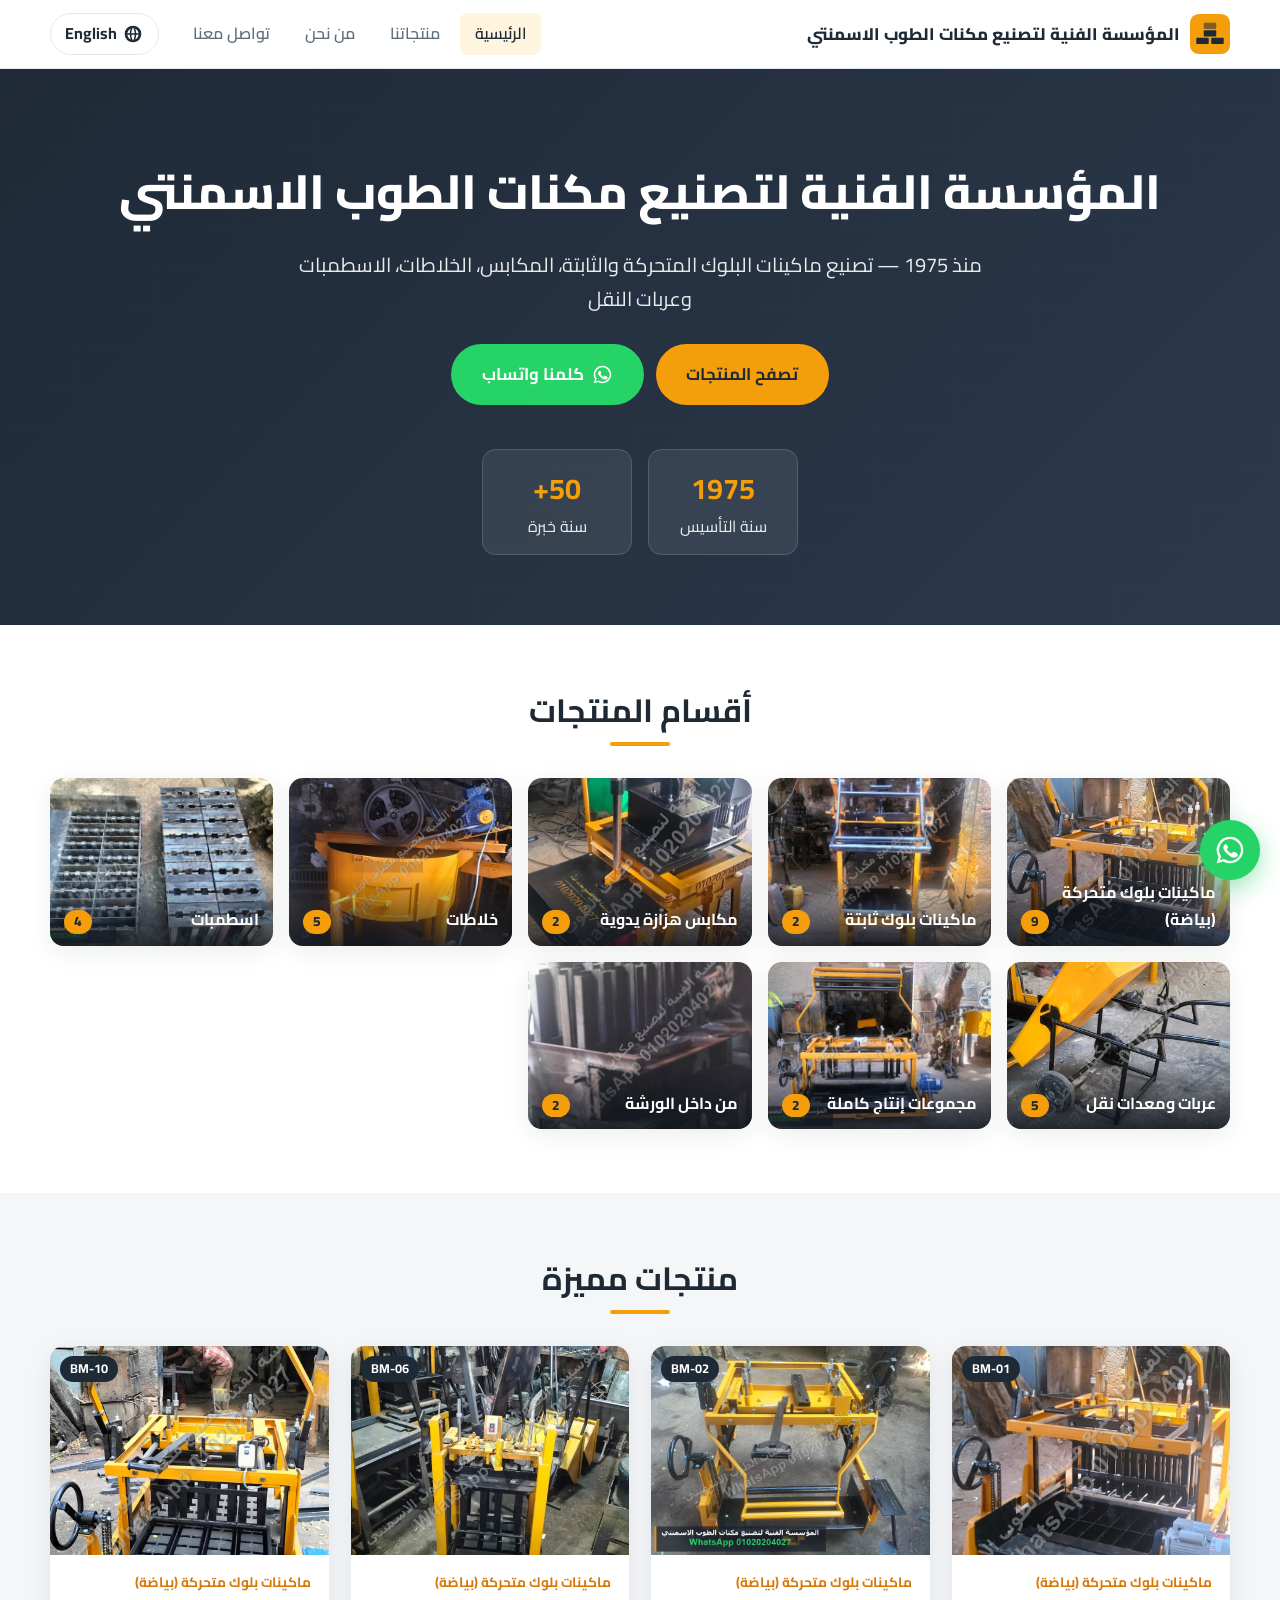
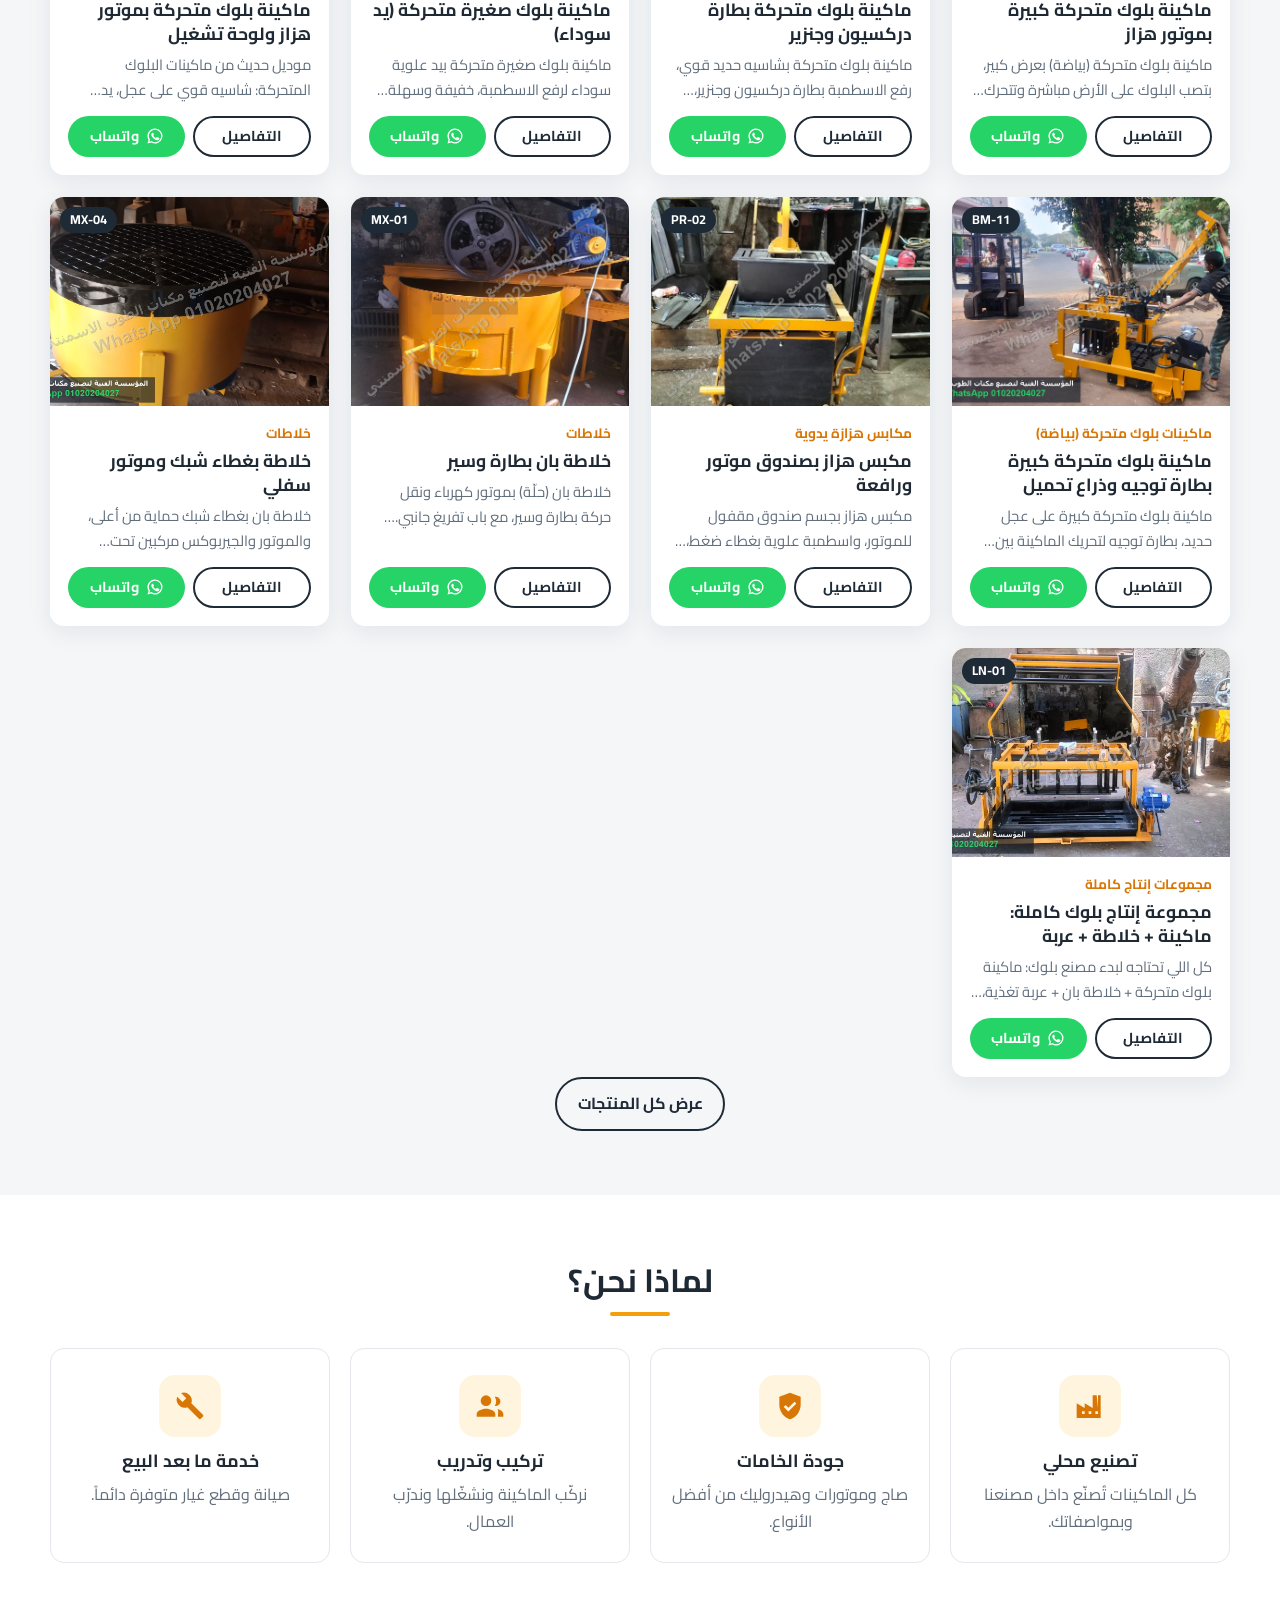
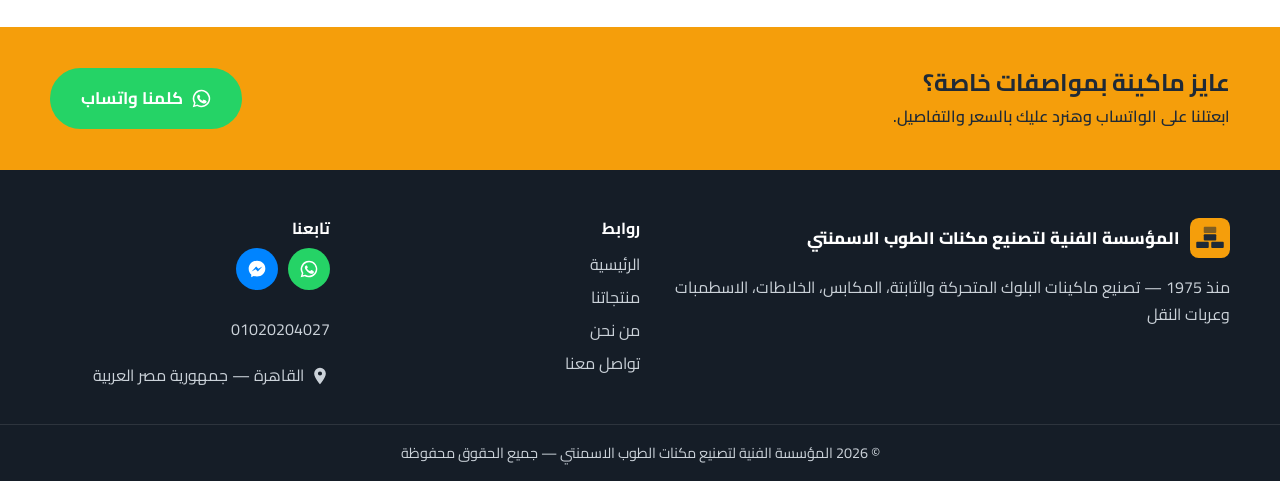
==== index.html @ 59c378bf "Hide Facebook link for now; keep Messenger Co-Authored-By: Claude Opus 5.5 <noreply@anthropic.com>" ====
<!DOCTYPE html>
<html lang="ar" dir="rtl">
<head>
  <meta charset="UTF-8">
  <meta name="viewport" content="width=device-width, initial-scale=1">
  <title>ماكينات الطوب والبلوك</title>
  <meta name="description" content="مصنع ماكينات البلوك والإنترلوك والخلاطات والاسطمبات — Block, interlock & paver machines factory">
  <meta property="og:type" content="website">
  <meta property="og:title" content="المؤسسة الفنية لتصنيع مكنات الطوب الاسمنتي">
  <meta property="og:image" content="https://aeforsites-spec.github.io/factory/images/products/BM-10/1.jpg">
  <meta name="theme-color" content="#1f2a37">
  <link rel="icon" href="images/logo.svg" type="image/svg+xml">
  <link rel="preconnect" href="https://fonts.googleapis.com">
  <link rel="preconnect" href="https://fonts.gstatic.com" crossorigin>
  <link href="https://fonts.googleapis.com/css2?family=Cairo:wght@400;600;700;800&display=swap" rel="stylesheet">
  <link rel="stylesheet" href="css/style.css?v=202611081749">
</head>
<body data-page="home">
  <header id="site-header"></header>
  <main id="main"></main>
  <footer id="site-footer"></footer>
  <noscript><p style="text-align:center;padding:2em">يرجى تفعيل JavaScript لعرض الموقع — Please enable JavaScript.</p></noscript>

  <script src="data/config.js?v=202611081749"></script>
  <script src="data/products.js?v=202611081749"></script>
  <script src="js/i18n.js?v=202611081749"></script>
  <script src="js/app.js?v=202611081749"></script>
</body>
</html>
---- css/style.css ----
/* ============ ألوان الموقع — Site colors (change here) ============ */
:root {
  --primary: #1f2a37;      /* كحلي غامق */
  --primary-2: #2d3b4e;
  --accent: #f59e0b;       /* برتقالي */
  --accent-dark: #d97706;
  --wa: #25d366;
  --wa-dark: #1da851;
  --ms: #0084ff;
  --fb: #1877f2;
  --bg: #ffffff;
  --bg-alt: #f4f6f8;
  --text: #1f2933;
  --muted: #616e7c;
  --border: #e4e7eb;
  --radius: 14px;
  --shadow: 0 6px 24px rgba(31, 42, 55, .08);
  --font: "Cairo", "Segoe UI", Tahoma, Arial, sans-serif;
}

*, *::before, *::after { box-sizing: border-box; }
html { scroll-behavior: smooth; }
body { margin: 0; font-family: var(--font); color: var(--text); background: var(--bg); line-height: 1.7; font-size: 16px; }
img { max-width: 100%; display: block; }
a { color: inherit; text-decoration: none; }
h1, h2, h3, h4 { line-height: 1.35; margin: 0 0 .5em; }
svg { width: 1.25em; height: 1.25em; flex-shrink: 0; }
[hidden] { display: none !important; }
.container { width: min(1180px, 100% - 32px); margin-inline: auto; }
.narrow { width: min(820px, 100% - 32px); }
.center { text-align: center; }
.ltr-num { direction: ltr; unicode-bidi: isolate; display: inline-block; }

/* ---------- buttons ---------- */
.btn { display: inline-flex; align-items: center; justify-content: center; gap: .5em; padding: .7em 1.3em; border-radius: 999px; border: 2px solid transparent; font: inherit; font-weight: 700; cursor: pointer; transition: .2s; white-space: nowrap; }
.btn-sm { padding: .45em 1em; font-size: .9rem; }
.btn-lg { padding: .85em 1.7em; font-size: 1.05rem; }
.btn-block { width: 100%; }
.btn-primary { background: var(--accent); color: var(--primary); }
.btn-primary:hover { background: var(--accent-dark); }
.btn-outline { background: transparent; border-color: var(--primary); color: var(--primary); }
.btn-outline:hover { background: var(--primary); color: #fff; }
.btn-wa { background: var(--wa); color: #fff; }
.btn-wa:hover { background: var(--wa-dark); }
.btn-ms { background: var(--ms); color: #fff; }
.btn-ms:hover { filter: brightness(.92); }

/* ---------- header ---------- */
#site-header { position: sticky; top: 0; z-index: 50; background: rgba(255,255,255,.96); backdrop-filter: blur(8px); border-bottom: 1px solid var(--border); }
.header-inner { display: flex; align-items: center; gap: 20px; min-height: 68px; }
.brand { display: flex; align-items: center; gap: 10px; font-weight: 800; font-size: 1.05rem; color: var(--primary); }
.brand img { width: 40px; height: 40px; }
.main-nav { display: flex; gap: 6px; margin-inline-start: auto; }
.main-nav a { padding: .45em .9em; border-radius: 8px; font-weight: 600; color: var(--muted); }
.main-nav a:hover { color: var(--primary); background: var(--bg-alt); }
.main-nav a.active { color: var(--primary); background: #fff4dd; }
.header-tools { display: flex; align-items: center; gap: 8px; }
.lang-btn, .menu-btn { display: inline-flex; align-items: center; gap: 6px; border: 1px solid var(--border); background: #fff; border-radius: 999px; padding: .4em .9em; font: inherit; font-weight: 700; cursor: pointer; color: var(--primary); }
.lang-btn:hover { border-color: var(--primary); }
.menu-btn { display: none; padding: .45em; border-radius: 10px; }

/* ---------- hero ---------- */
.hero { color: #fff; padding: 90px 0 70px; text-align: center;
  background:
    linear-gradient(135deg, rgba(31,42,55,.94), rgba(45,59,78,.88)),
    repeating-linear-gradient(0deg, transparent 0 38px, rgba(255,255,255,.04) 38px 40px),
    repeating-linear-gradient(90deg, transparent 0 78px, rgba(255,255,255,.04) 78px 80px),
    var(--primary); }
.hero h1 { font-size: clamp(1.8rem, 4.5vw, 3rem); font-weight: 800; }
.hero-sub { font-size: clamp(1rem, 2vw, 1.25rem); opacity: .9; max-width: 720px; margin: 0 auto 28px; }
.hero-ctas { display: flex; gap: 12px; justify-content: center; flex-wrap: wrap; }
.stats { display: flex; justify-content: center; gap: 16px; flex-wrap: wrap; margin-top: 44px; }
.stat { min-width: 150px; padding: 14px 20px; border-radius: var(--radius); background: rgba(255,255,255,.08); border: 1px solid rgba(255,255,255,.14); }
.stat strong { display: block; font-size: 1.8rem; color: var(--accent); direction: ltr; }
.stat span { opacity: .9; }
.about-text .stats .stat { background: var(--bg-alt); border-color: var(--border); }

/* ---------- sections ---------- */
.section { padding: 64px 0; }
.section-alt { background: var(--bg-alt); }
.section-title { text-align: center; font-size: clamp(1.4rem, 3vw, 2rem); margin-bottom: 32px; position: relative; padding-bottom: 14px; }
.section-title::after { content: ""; position: absolute; bottom: 0; left: 50%; transform: translateX(-50%); width: 60px; height: 4px; border-radius: 4px; background: var(--accent); }
.page-head { background: var(--primary); color: #fff; padding: 44px 0; }
.page-head h1 { margin: 0; font-size: clamp(1.5rem, 3.5vw, 2.3rem); }
.lead { font-size: 1.1rem; color: var(--muted); margin: 0 0 32px; }

/* ---------- categories ---------- */
.cat-grid { display: grid; grid-template-columns: repeat(auto-fill, minmax(200px, 1fr)); gap: 16px; }
.cat-card { position: relative; border-radius: var(--radius); overflow: hidden; aspect-ratio: 4/3; box-shadow: var(--shadow); }
.cat-card img { width: 100%; height: 100%; object-fit: cover; transition: transform .4s; }
.cat-card:hover img { transform: scale(1.06); }
.cat-label { position: absolute; inset: auto 0 0 0; padding: 30px 14px 12px; color: #fff; display: flex; justify-content: space-between; align-items: end; background: linear-gradient(transparent, rgba(15,20,28,.85)); }
.cat-label span { background: var(--accent); color: var(--primary); font-weight: 800; border-radius: 999px; min-width: 28px; text-align: center; padding: 0 8px; font-size: .85rem; }

/* ---------- product cards ---------- */
.grid { display: grid; grid-template-columns: repeat(auto-fill, minmax(270px, 1fr)); gap: 22px; }
.card { background: #fff; border-radius: var(--radius); overflow: hidden; box-shadow: var(--shadow); display: flex; flex-direction: column; transition: transform .2s, box-shadow .2s; }
.card:hover { transform: translateY(-4px); box-shadow: 0 12px 32px rgba(31,42,55,.14); }
.card-img { position: relative; aspect-ratio: 4/3; background: var(--bg-alt); overflow: hidden; }
.card-img img { width: 100%; height: 100%; object-fit: cover; }
.code-badge { position: absolute; top: 10px; inset-inline-start: 10px; background: var(--primary); color: #fff; font-size: .8rem; font-weight: 700; padding: 2px 10px; border-radius: 999px; direction: ltr; }
.code-badge.big { font-size: .9rem; padding: 4px 12px; background: rgba(31,42,55,.88); direction: inherit; }
.code-badge bdi { direction: ltr; }
.card-body { padding: 16px 18px 18px; display: flex; flex-direction: column; flex: 1; }
.card-cat { color: var(--accent-dark); font-weight: 700; font-size: .85rem; }
.card h3 { font-size: 1.1rem; margin: 4px 0 6px; }
.card h3 a:hover { color: var(--accent-dark); }
.card-desc { color: var(--muted); font-size: .92rem; margin: 0 0 14px; display: -webkit-box; -webkit-line-clamp: 2; -webkit-box-orient: vertical; overflow: hidden; }
.card-actions { margin-top: auto; display: flex; gap: 8px; }
.card-actions .btn { flex: 1; }

/* ---------- products toolbar ---------- */
.toolbar { margin-bottom: 16px; }
.toolbar input { width: 100%; padding: .85em 1.2em; font: inherit; border: 2px solid var(--border); border-radius: 999px; outline: none; }
.toolbar input:focus { border-color: var(--accent); }
.chips { display: flex; flex-wrap: wrap; gap: 8px; margin-bottom: 28px; }
.chip { font: inherit; font-weight: 600; border: 1px solid var(--border); background: #fff; padding: .35em 1em; border-radius: 999px; cursor: pointer; color: var(--muted); }
.chip:hover { border-color: var(--primary); color: var(--primary); }
.chip.active { background: var(--primary); color: #fff; border-color: var(--primary); }
.empty { text-align: center; color: var(--muted); padding: 40px 0; }

/* ---------- product page ---------- */
.product-section { padding-top: 28px; }
.back-link { display: inline-flex; align-items: center; gap: 4px; margin-bottom: 18px; color: var(--muted); font-weight: 600; }
.back-link svg { transform: scaleX(-1); }            /* LTR: points left */
[dir="rtl"] .back-link svg { transform: none; }      /* RTL: points right */
.back-link:hover { color: var(--primary); }
.product-layout { display: grid; grid-template-columns: minmax(0, 1.15fr) minmax(0, 1fr); gap: 40px; align-items: start; }
.gallery, .product-info { min-width: 0; }
.gallery-main { position: relative; border-radius: var(--radius); overflow: hidden; background: var(--bg-alt); aspect-ratio: 4/3; box-shadow: var(--shadow); }
.gallery-main img { width: 100%; height: 100%; object-fit: contain; cursor: zoom-in; }
.g-nav { position: absolute; top: 50%; transform: translateY(-50%); width: 44px; height: 44px; border-radius: 50%; border: none; background: rgba(255,255,255,.92); color: var(--primary); cursor: pointer; display: grid; place-items: center; box-shadow: var(--shadow); }
.g-nav:hover { background: #fff; }
.g-prev { inset-inline-start: 12px; }
.g-next { inset-inline-end: 12px; }
/* chevron points "forward": right in LTR, left in RTL */
.g-prev svg { transform: scaleX(-1); }
[dir="rtl"] .g-next svg { transform: scaleX(-1); }
[dir="rtl"] .g-prev svg { transform: none; }
.g-count { position: absolute; bottom: 10px; inset-inline-end: 12px; background: rgba(0,0,0,.55); color: #fff; font-size: .8rem; padding: 2px 10px; border-radius: 999px; direction: ltr; }
.thumbs { display: flex; gap: 10px; margin-top: 12px; overflow-x: auto; padding-bottom: 4px; }
.thumbs button { flex: 0 0 84px; height: 64px; padding: 0; border: 3px solid transparent; border-radius: 10px; overflow: hidden; cursor: pointer; background: var(--bg-alt); }
.thumbs button img { width: 100%; height: 100%; object-fit: cover; }
.thumbs button.active { border-color: var(--accent); }
.product-info h1 { font-size: clamp(1.4rem, 3vw, 2rem); margin: 4px 0 6px; }
.code-line { color: var(--muted); margin-bottom: 14px; }
.code-line strong { color: var(--primary); direction: ltr; unicode-bidi: isolate; }
.product-desc { font-size: 1.05rem; margin: 0 0 22px; white-space: pre-line; }
.product-actions { display: grid; gap: 10px; margin-bottom: 28px; }
.row-btns { display: grid; grid-template-columns: 1fr 1fr; gap: 10px; }
.row-btns.single { grid-template-columns: 1fr; }
.product-info h2 { font-size: 1.2rem; }
.specs { width: 100%; border-collapse: collapse; border-radius: var(--radius); overflow: hidden; border: 1px solid var(--border); }
.specs th, .specs td { padding: 10px 14px; text-align: start; border-bottom: 1px solid var(--border); }
.specs th { background: var(--bg-alt); width: 40%; font-weight: 700; }
.specs tr:last-child th, .specs tr:last-child td { border-bottom: none; }

/* ---------- lightbox ---------- */
.lightbox { position: fixed; inset: 0; z-index: 100; background: rgba(10,14,20,.94); display: grid; place-items: center; padding: 20px; }
.lightbox img { max-width: 100%; max-height: 90vh; object-fit: contain; }
.lb-close { position: absolute; top: 14px; inset-inline-end: 14px; width: 46px; height: 46px; border: none; border-radius: 50%; background: rgba(255,255,255,.15); color: #fff; cursor: pointer; display: grid; place-items: center; }
.lb-close svg { width: 26px; height: 26px; }

/* ---------- why ---------- */
.why-grid { display: grid; grid-template-columns: repeat(auto-fit, minmax(220px, 1fr)); gap: 20px; }
.why-item { text-align: center; padding: 26px 20px; border-radius: var(--radius); border: 1px solid var(--border); background: #fff; }
.why-icon { width: 62px; height: 62px; margin: 0 auto 12px; border-radius: 16px; background: #fff4dd; color: var(--accent-dark); display: grid; place-items: center; }
.why-icon svg { width: 32px; height: 32px; }
.why-item h3 { font-size: 1.1rem; }
.why-item p { color: var(--muted); margin: 0; }

/* ---------- CTA band ---------- */
.cta-band { background: var(--accent); color: var(--primary); padding: 40px 0; }
.cta-inner { display: flex; align-items: center; justify-content: space-between; gap: 20px; flex-wrap: wrap; }
.cta-band h2 { margin: 0 0 4px; font-size: 1.5rem; }
.cta-band p { margin: 0; font-weight: 600; }

/* ---------- about ---------- */
.about-text p { font-size: 1.1rem; margin: 0 0 1em; }
.about-text .stats { justify-content: flex-start; margin-top: 28px; }

/* ---------- contact ---------- */
.contact-grid { display: grid; grid-template-columns: repeat(auto-fill, minmax(260px, 1fr)); gap: 18px; }
.contact-card { display: flex; gap: 16px; align-items: center; padding: 22px; border-radius: var(--radius); border: 1px solid var(--border); background: #fff; box-shadow: var(--shadow); transition: .2s; }
a.contact-card:hover { transform: translateY(-3px); border-color: var(--accent); }
.contact-card h3 { margin: 0; font-size: 1.1rem; }
.contact-card p { margin: 0; color: var(--muted); }
.c-extra { color: var(--accent-dark) !important; font-weight: 700; font-size: .9rem; }
.c-icon { width: 54px; height: 54px; border-radius: 50%; display: grid; place-items: center; background: var(--bg-alt); color: var(--primary); flex-shrink: 0; }
.c-icon svg { width: 28px; height: 28px; }
.c-wa .c-icon { background: var(--wa); color: #fff; }
.c-ms .c-icon { background: var(--ms); color: #fff; }
.c-fb .c-icon { background: var(--fb); color: #fff; }

/* ---------- footer ---------- */
#site-footer { background: #151d27; color: #cbd2d9; }
.footer-grid { display: grid; grid-template-columns: 2fr 1fr 1fr; gap: 30px; padding: 48px 0 30px; }
.footer-grid h4 { color: #fff; }
.footer-grid > div > a { display: block; padding: 3px 0; }
.footer-grid a:hover { color: var(--accent); }
.brand-footer { color: #fff; margin-bottom: 10px; }
.social { display: flex; gap: 10px; margin-bottom: 10px; }
.social a { width: 42px; height: 42px; border-radius: 50%; display: grid; place-items: center; color: #fff; }
.social a:hover { color: #fff !important; filter: brightness(1.1); }
.s-wa { background: var(--wa); } .s-ms { background: var(--ms); } .s-fb { background: var(--fb); }
.footer-bottom { text-align: center; border-top: 1px solid rgba(255,255,255,.1); padding: 16px; font-size: .9rem; }

/* ---------- floating WhatsApp + toast ---------- */
#wa-float { position: fixed; bottom: 20px; inset-inline-start: 20px; z-index: 60; width: 60px; height: 60px; border-radius: 50%; background: var(--wa); color: #fff; display: grid; place-items: center; box-shadow: 0 8px 24px rgba(37,211,102,.45); transition: transform .2s; }
#wa-float:hover { transform: scale(1.08); }
#wa-float svg { width: 32px; height: 32px; }
#toast { position: fixed; bottom: 96px; left: 50%; transform: translate(-50%, 20px); z-index: 120; background: var(--primary); color: #fff; padding: 12px 20px; border-radius: 12px; max-width: calc(100% - 32px); opacity: 0; pointer-events: none; transition: .3s; text-align: center; }
#toast.show { opacity: 1; transform: translate(-50%, 0); }

/* ---------- mobile ---------- */
@media (max-width: 860px) {
  .menu-btn { display: inline-flex; }
  .main-nav { display: none; position: absolute; top: 100%; inset-inline: 0; flex-direction: column; background: #fff; border-bottom: 1px solid var(--border); padding: 8px 16px 16px; margin: 0; }
  .main-nav.open { display: flex; }
  .main-nav a { padding: .75em 1em; }
  .header-tools { margin-inline-start: auto; }
  .product-layout { grid-template-columns: minmax(0, 1fr); gap: 24px; }
  .footer-grid { grid-template-columns: 1fr; }
  .cta-inner { text-align: center; justify-content: center; }
}
@media (max-width: 520px) {
  .brand span { font-size: .9rem; max-width: 170px; line-height: 1.3; }
  .lang-btn { padding: .35em .7em; font-size: .9rem; }
  .hero { padding: 60px 0 50px; }
  .section { padding: 44px 0; }
  .grid { grid-template-columns: 1fr; }
  .cat-grid { grid-template-columns: 1fr 1fr; gap: 10px; }
  .row-btns { grid-template-columns: 1fr; }
  .btn-lg { width: 100%; }
}

/* ---------- photo protection + contact-from-product ---------- */
img { -webkit-user-drag: none; user-select: none; -webkit-user-select: none; -webkit-touch-callout: none; }
.from-product { display: flex; align-items: center; gap: 14px; max-width: 560px; margin: 0 auto 26px; padding: 12px; border: 2px solid var(--wa); border-radius: var(--radius); background: #f0fdf4; }
.from-product img { width: 96px; height: 72px; object-fit: cover; border-radius: 10px; flex-shrink: 0; }
.from-product small { display: block; color: var(--muted); }
.from-product strong { display: block; color: var(--primary); }
.from-product span { color: var(--muted); font-size: .85rem; }
/* ---------- map ---------- */
.map-frame { border-radius: var(--radius); overflow: hidden; box-shadow: var(--shadow); aspect-ratio: 16 / 9; background: var(--border); }
.map-frame iframe { width: 100%; height: 100%; border: 0; display: block; }
.map-actions { display: flex; gap: 10px; justify-content: center; flex-wrap: wrap; margin-top: 18px; }
.footer-map { display: inline-flex !important; align-items: center; gap: 6px; }
@media (max-width: 520px) { .map-frame { aspect-ratio: 4 / 5; } }
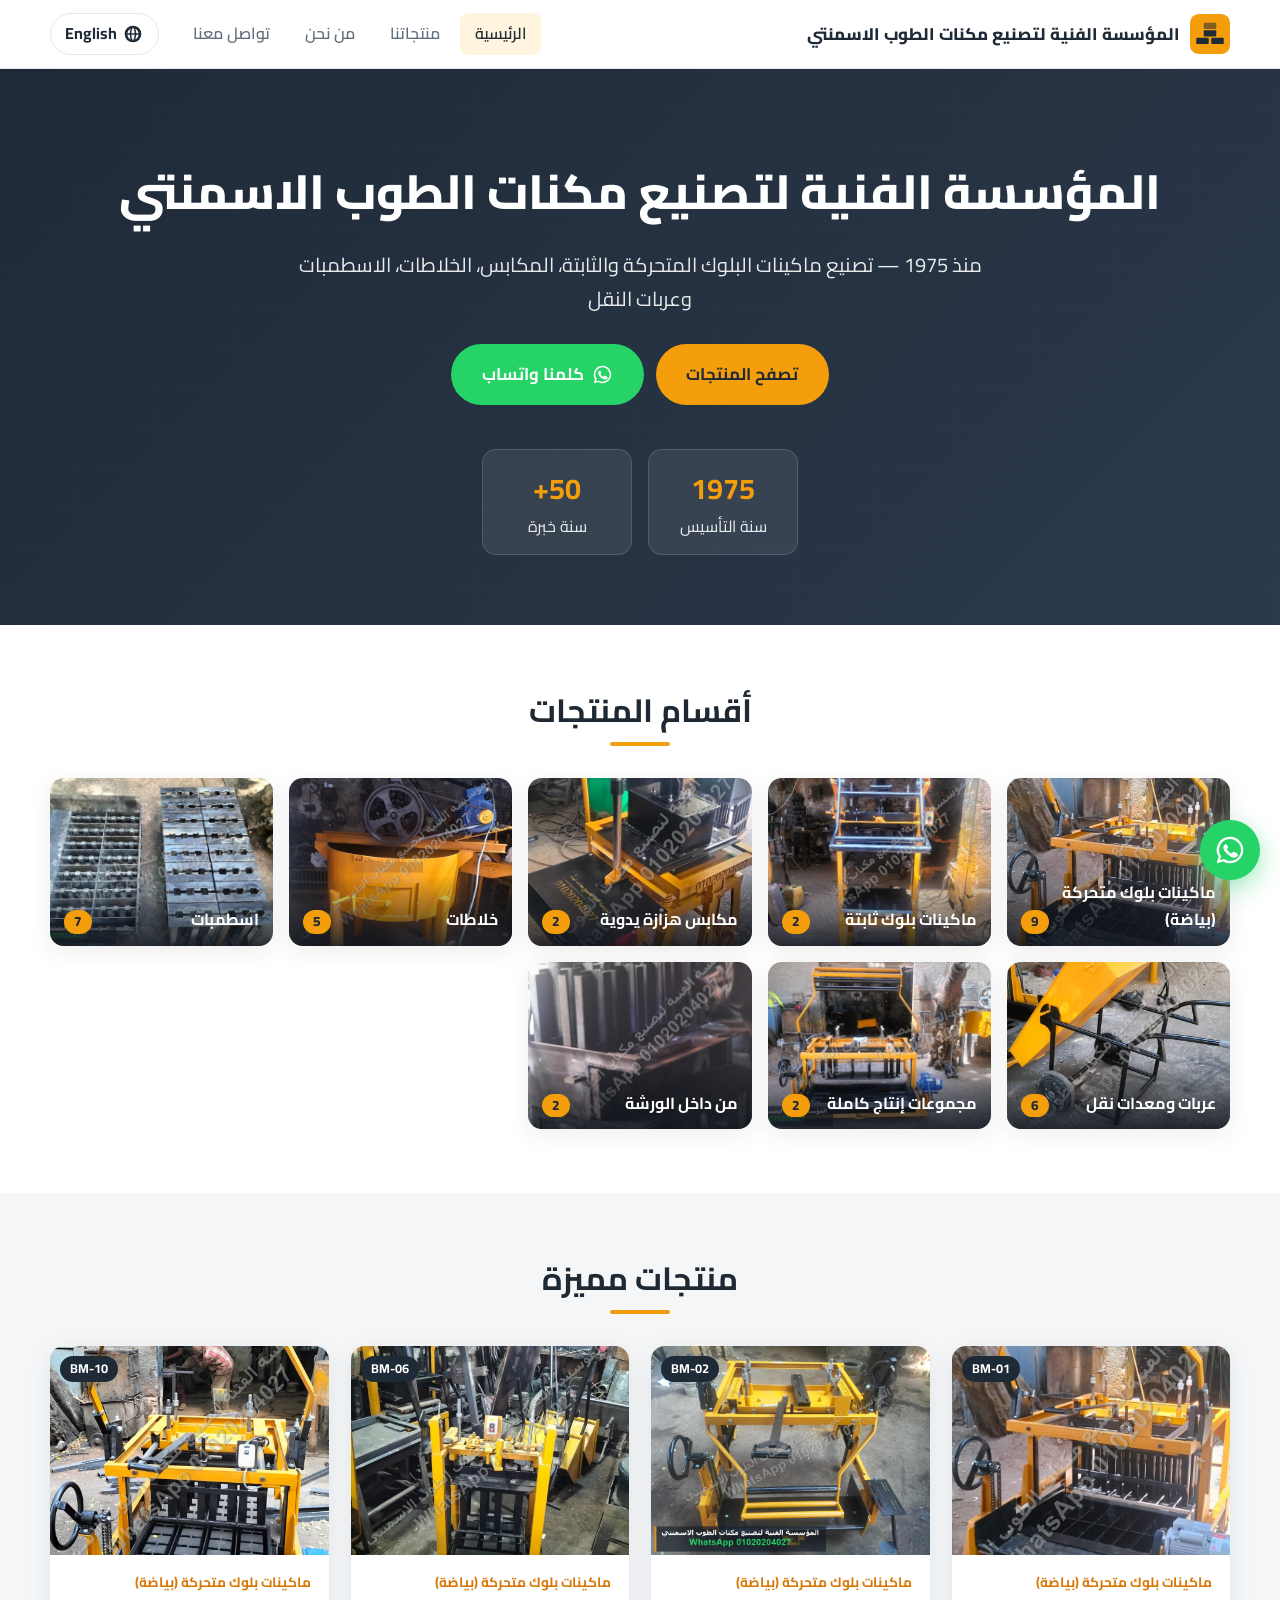
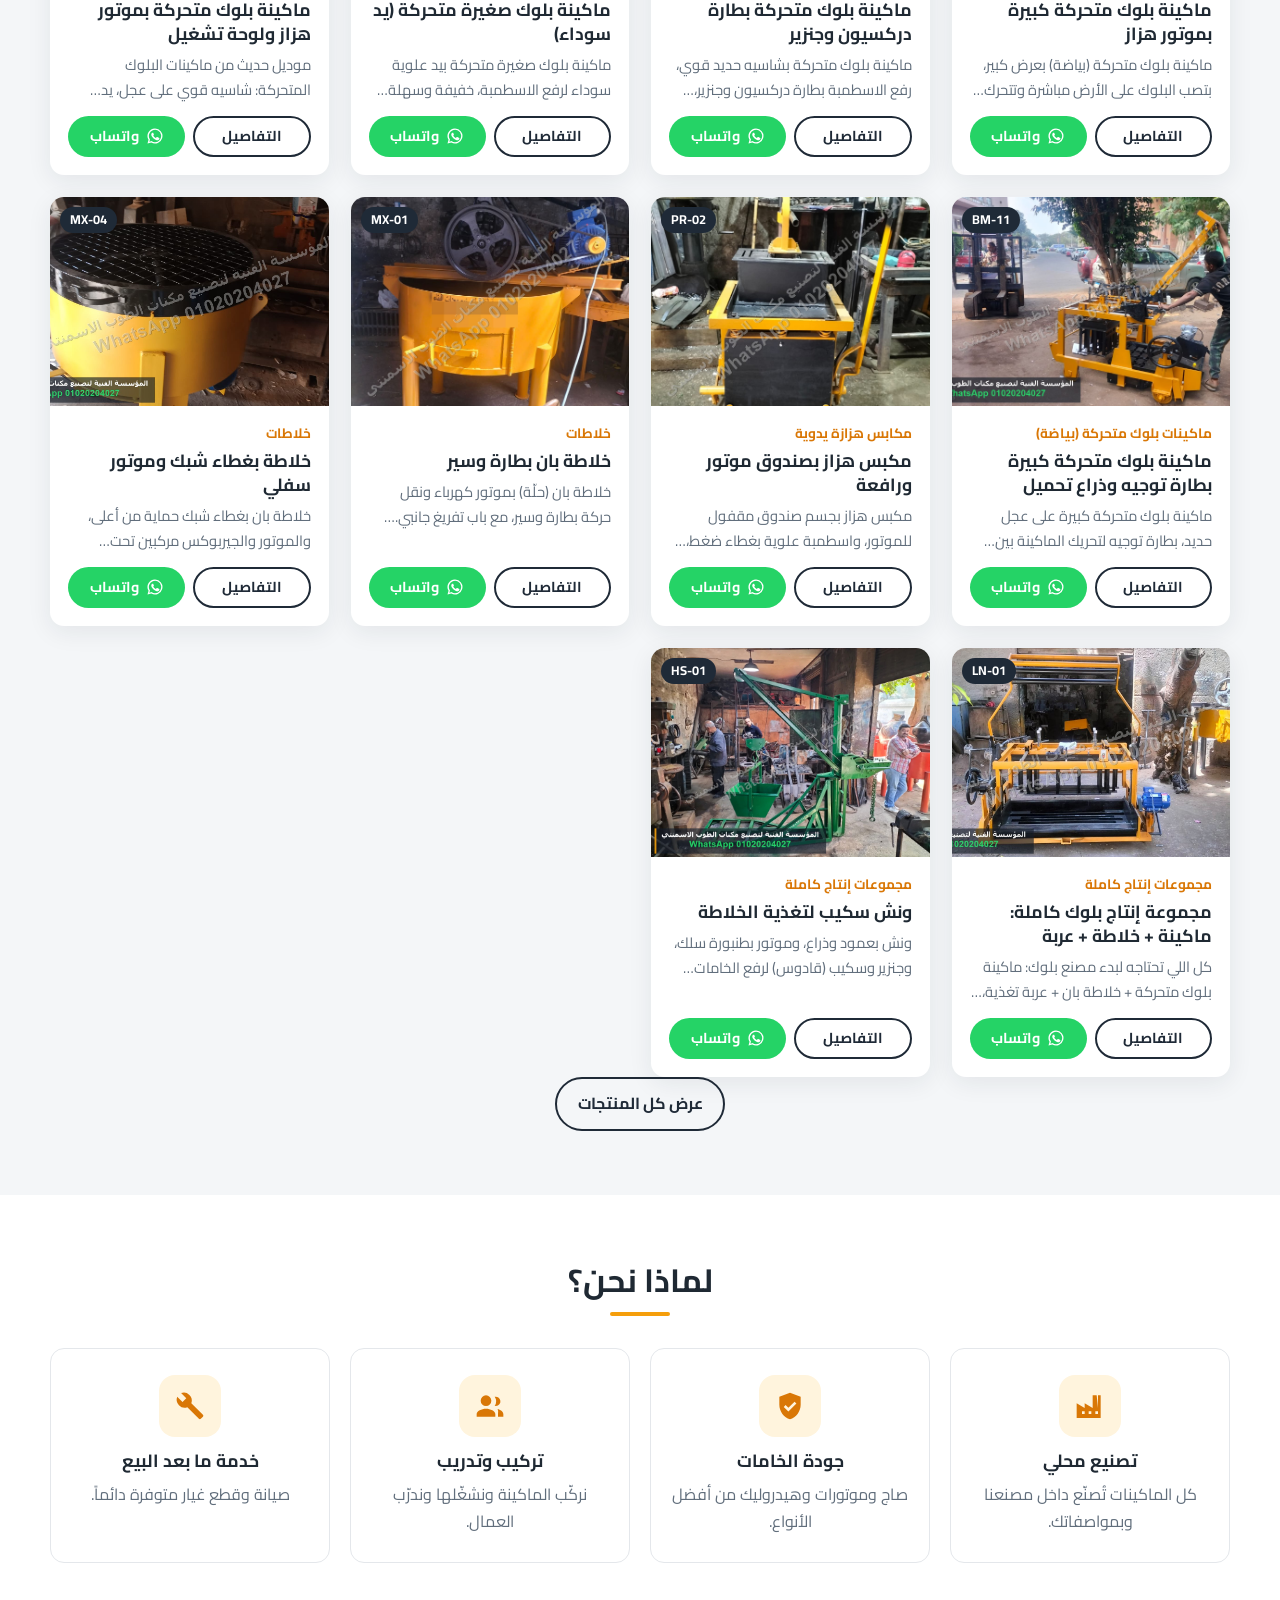
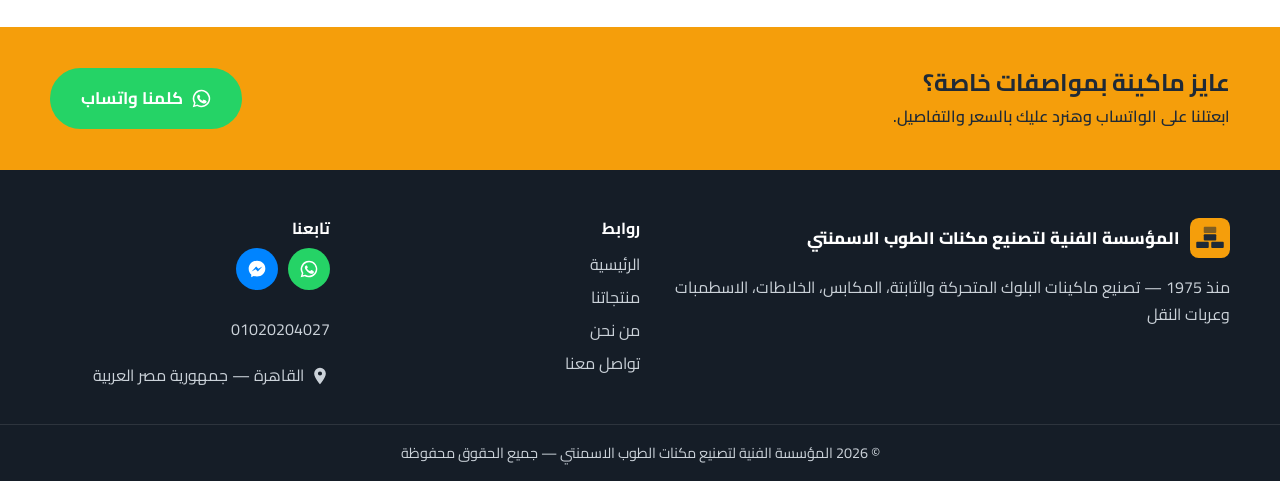
==== commit 1dd1803c: "Add Nov 13 photos: hoists, molds (MD-05..07), hand cart (CT-06), workshop Co-Authored-By: Claude Opu" ====
--- a/index.html
+++ b/index.html
@@ -13,7 +13,7 @@
   <link rel="preconnect" href="https://fonts.googleapis.com">
   <link rel="preconnect" href="https://fonts.gstatic.com" crossorigin>
   <link href="https://fonts.googleapis.com/css2?family=Cairo:wght@400;600;700;800&display=swap" rel="stylesheet">
-  <link rel="stylesheet" href="css/style.css?v=202611081749">
+  <link rel="stylesheet" href="css/style.css?v=202611132035">
 </head>
 <body data-page="home">
   <header id="site-header"></header>
@@ -21,9 +21,9 @@
   <footer id="site-footer"></footer>
   <noscript><p style="text-align:center;padding:2em">يرجى تفعيل JavaScript لعرض الموقع — Please enable JavaScript.</p></noscript>
 
-  <script src="data/config.js?v=202611081749"></script>
-  <script src="data/products.js?v=202611081749"></script>
-  <script src="js/i18n.js?v=202611081749"></script>
-  <script src="js/app.js?v=202611081749"></script>
+  <script src="data/config.js?v=202611132035"></script>
+  <script src="data/products.js?v=202611132035"></script>
+  <script src="js/i18n.js?v=202611132035"></script>
+  <script src="js/app.js?v=202611132035"></script>
 </body>
 </html>
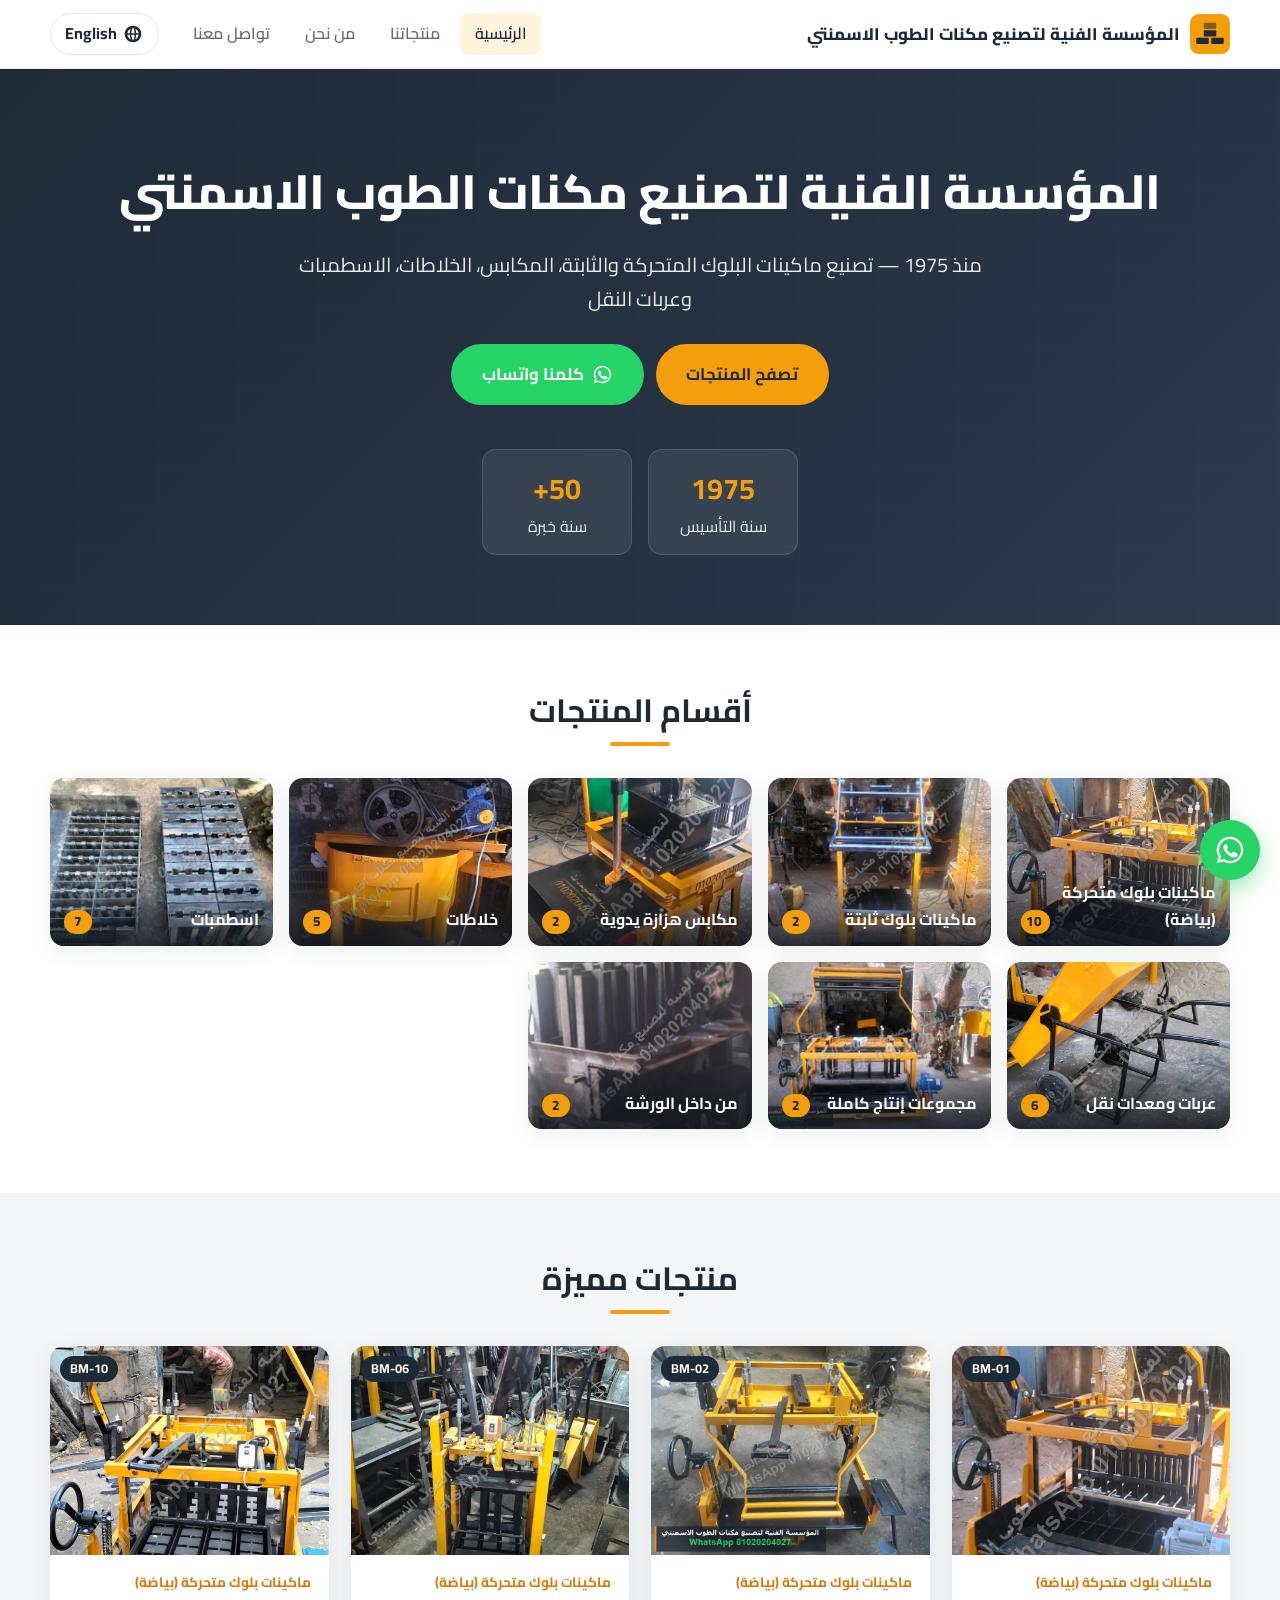
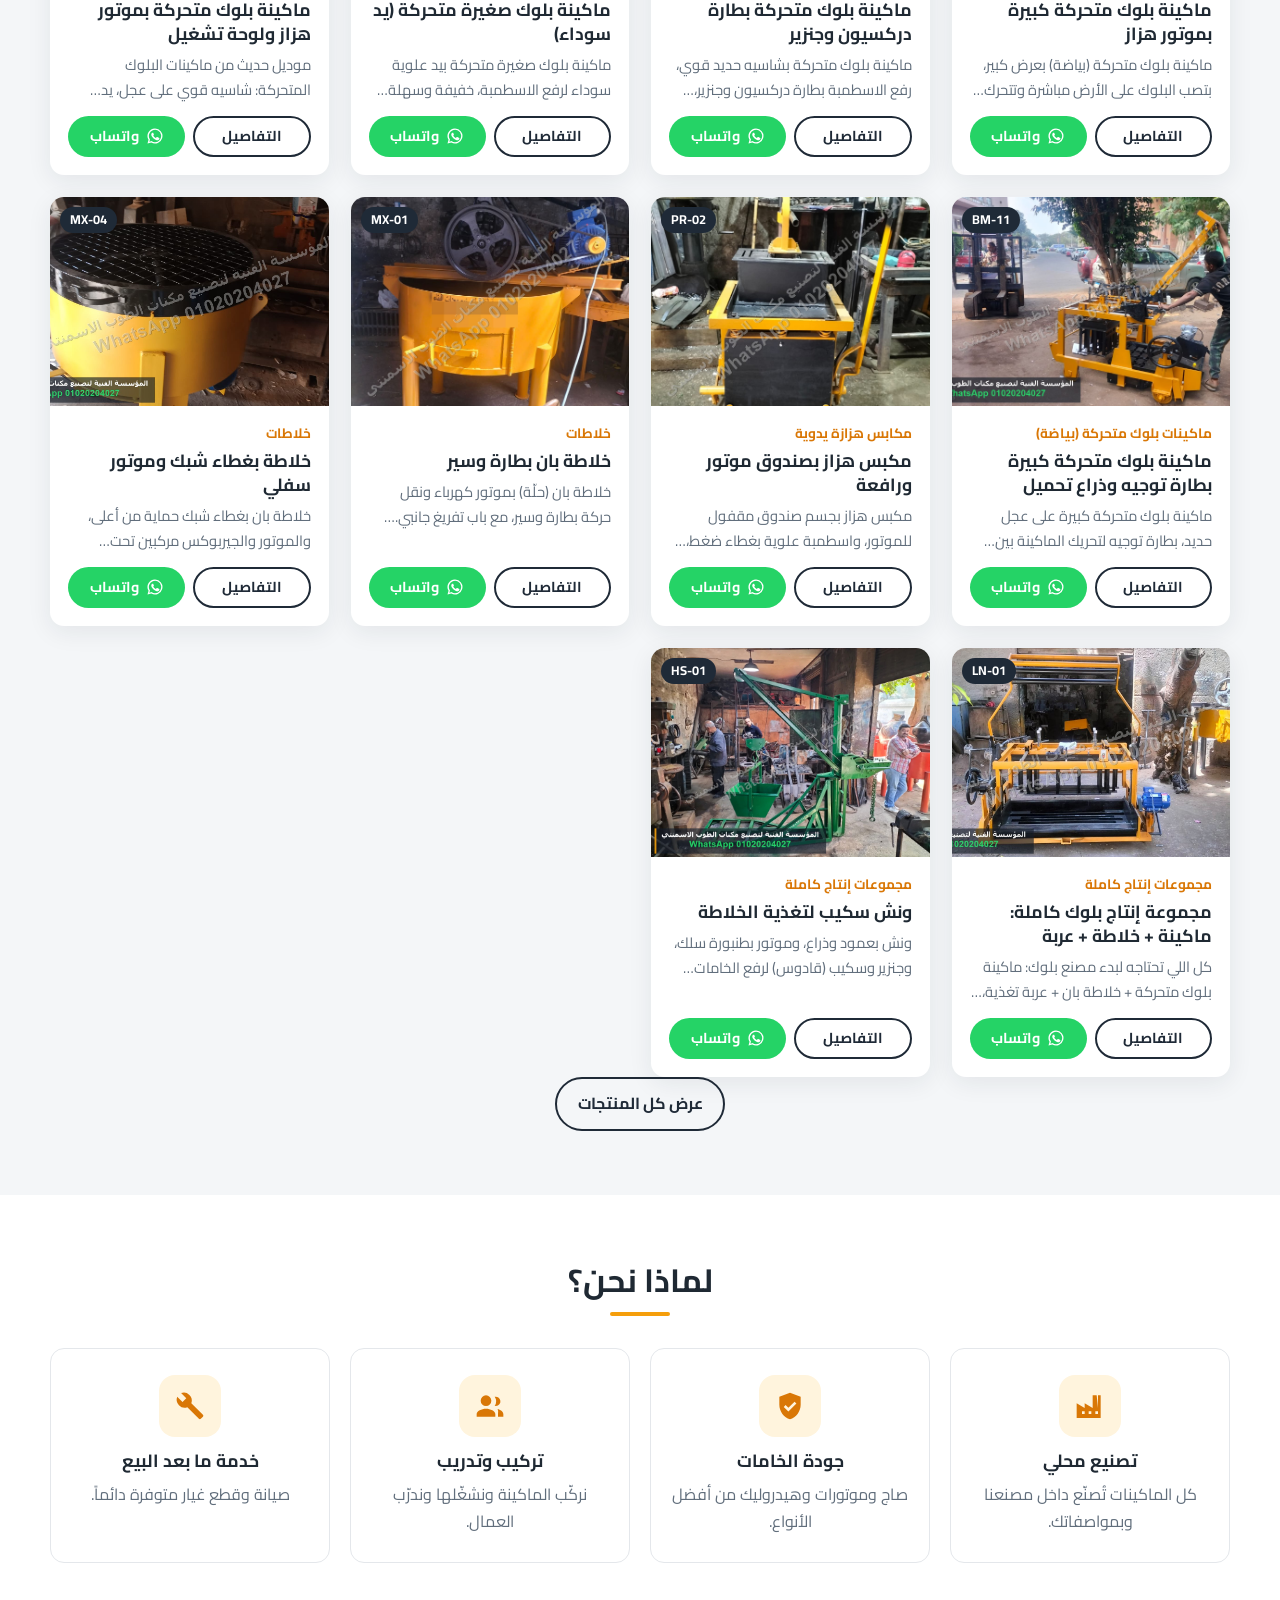
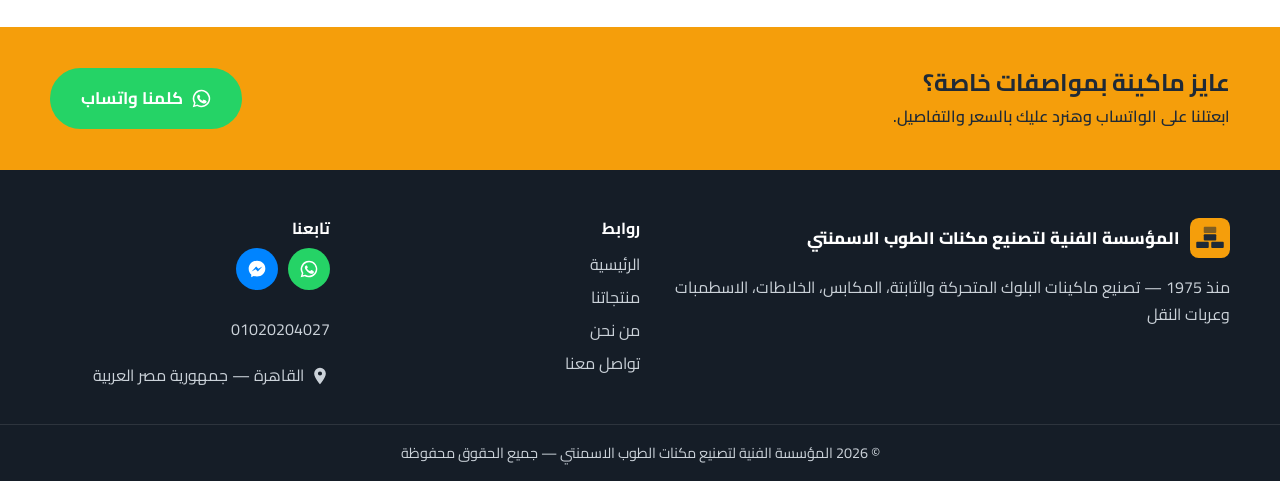
==== commit 79ab7110: "Recategorize: English-type brick machine (BM-12), mold-to-size photo into MD-07 Co-Authored-By: Clau" ====
--- a/index.html
+++ b/index.html
@@ -13,7 +13,7 @@
   <link rel="preconnect" href="https://fonts.googleapis.com">
   <link rel="preconnect" href="https://fonts.gstatic.com" crossorigin>
   <link href="https://fonts.googleapis.com/css2?family=Cairo:wght@400;600;700;800&display=swap" rel="stylesheet">
-  <link rel="stylesheet" href="css/style.css?v=202611132035">
+  <link rel="stylesheet" href="css/style.css?v=202611132052">
 </head>
 <body data-page="home">
   <header id="site-header"></header>
@@ -21,9 +21,9 @@
   <footer id="site-footer"></footer>
   <noscript><p style="text-align:center;padding:2em">يرجى تفعيل JavaScript لعرض الموقع — Please enable JavaScript.</p></noscript>
 
-  <script src="data/config.js?v=202611132035"></script>
-  <script src="data/products.js?v=202611132035"></script>
-  <script src="js/i18n.js?v=202611132035"></script>
-  <script src="js/app.js?v=202611132035"></script>
+  <script src="data/config.js?v=202611132052"></script>
+  <script src="data/products.js?v=202611132052"></script>
+  <script src="js/i18n.js?v=202611132052"></script>
+  <script src="js/app.js?v=202611132052"></script>
 </body>
 </html>
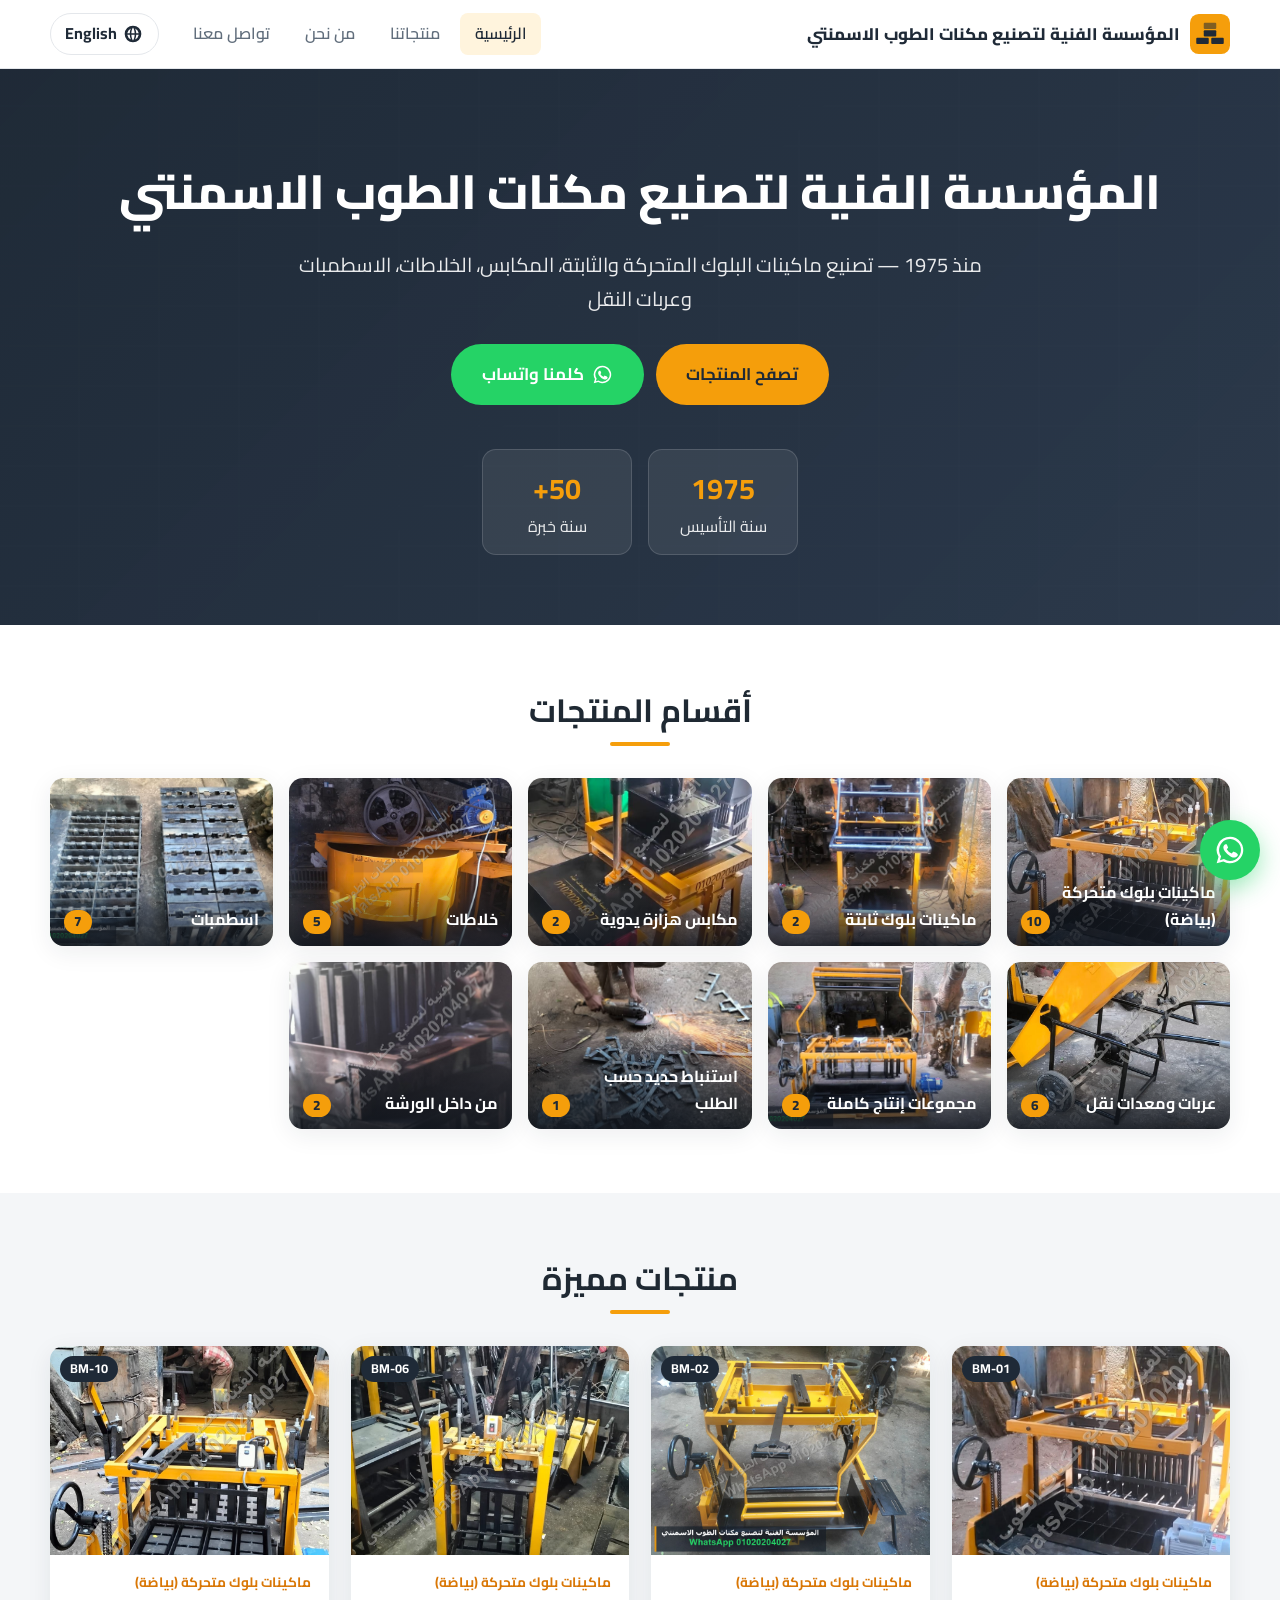
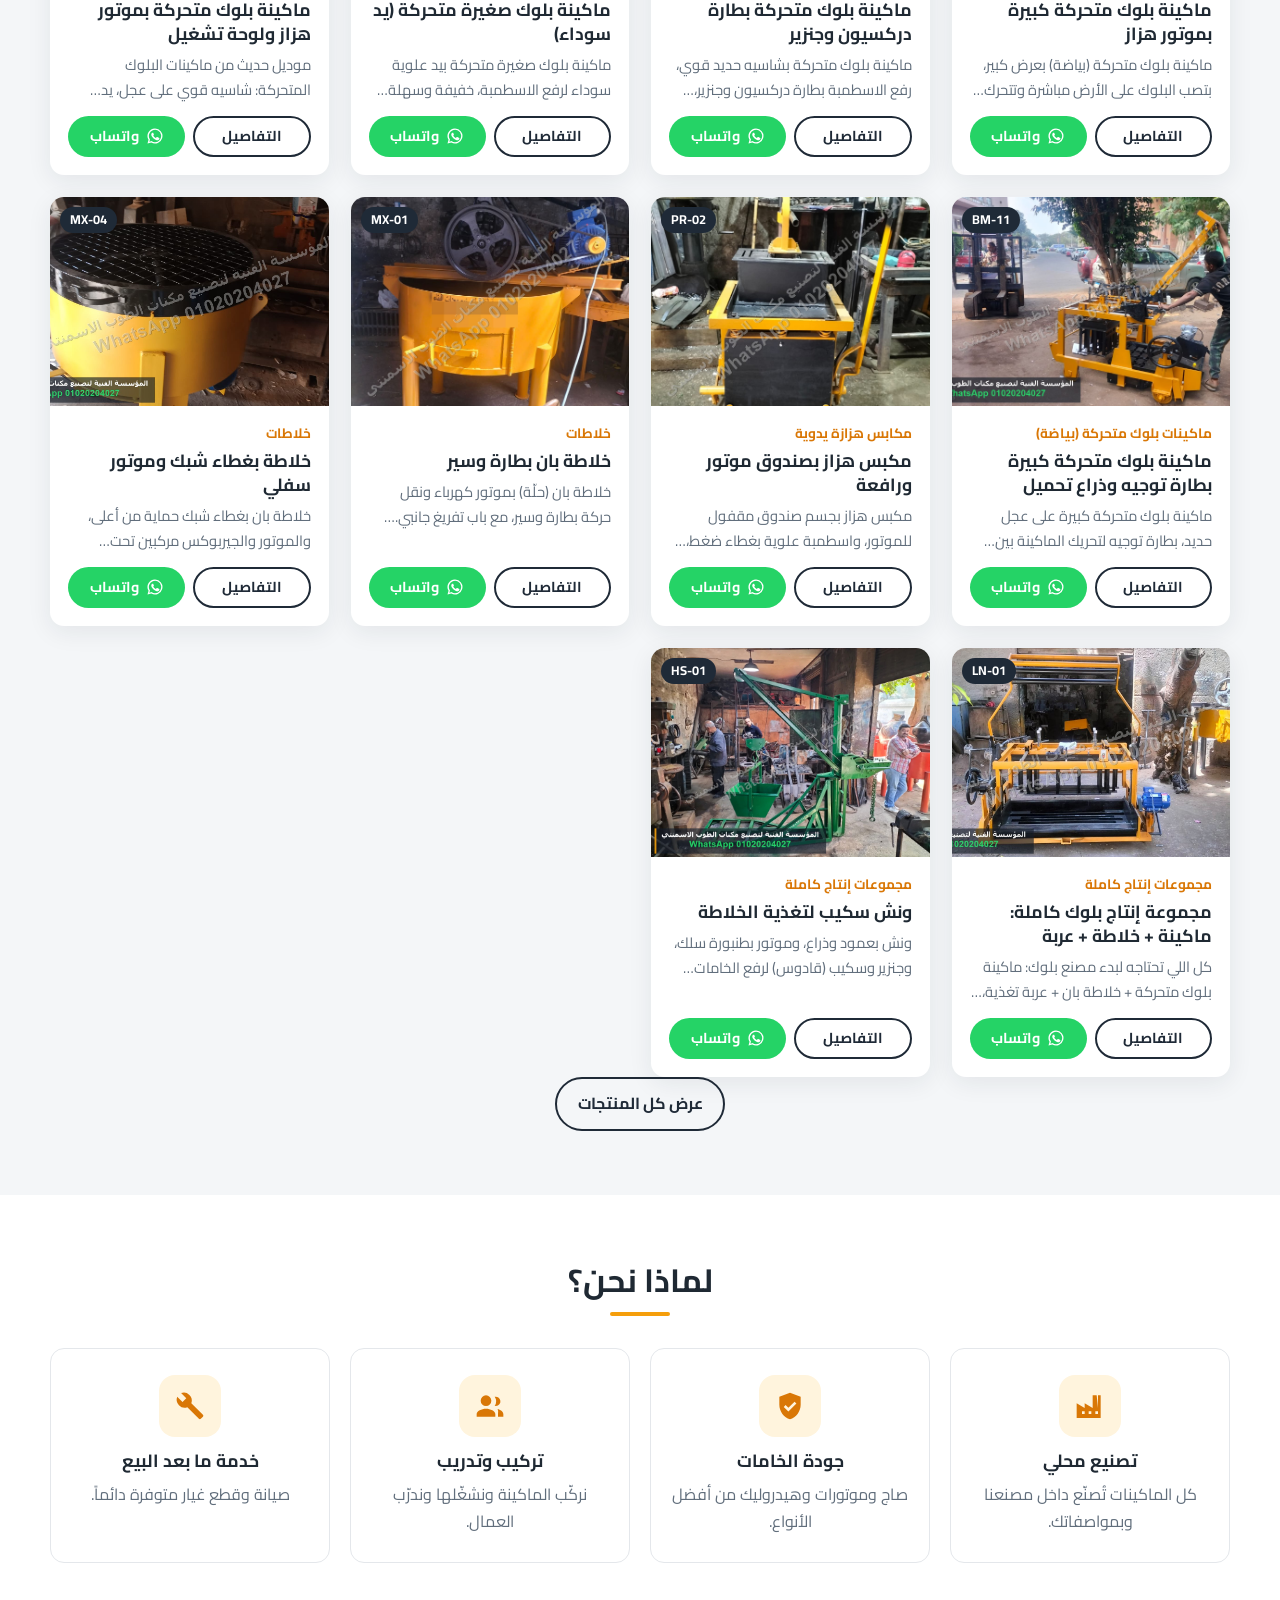
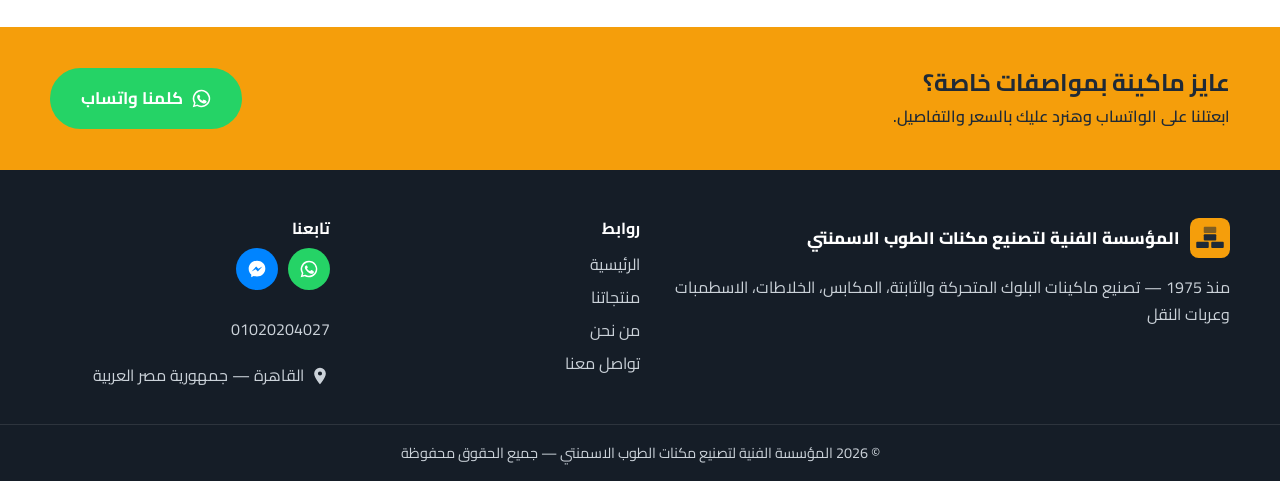
==== commit 1378def7: "Add 'custom steel fabrication' section (ST-01); MD-07 back to custom-shape mold only Co-Authored-By:" ====
--- a/index.html
+++ b/index.html
@@ -13,7 +13,7 @@
   <link rel="preconnect" href="https://fonts.googleapis.com">
   <link rel="preconnect" href="https://fonts.gstatic.com" crossorigin>
   <link href="https://fonts.googleapis.com/css2?family=Cairo:wght@400;600;700;800&display=swap" rel="stylesheet">
-  <link rel="stylesheet" href="css/style.css?v=202611132052">
+  <link rel="stylesheet" href="css/style.css?v=202611132053">
 </head>
 <body data-page="home">
   <header id="site-header"></header>
@@ -21,9 +21,9 @@
   <footer id="site-footer"></footer>
   <noscript><p style="text-align:center;padding:2em">يرجى تفعيل JavaScript لعرض الموقع — Please enable JavaScript.</p></noscript>
 
-  <script src="data/config.js?v=202611132052"></script>
-  <script src="data/products.js?v=202611132052"></script>
-  <script src="js/i18n.js?v=202611132052"></script>
-  <script src="js/app.js?v=202611132052"></script>
+  <script src="data/config.js?v=202611132053"></script>
+  <script src="data/products.js?v=202611132053"></script>
+  <script src="js/i18n.js?v=202611132053"></script>
+  <script src="js/app.js?v=202611132053"></script>
 </body>
 </html>
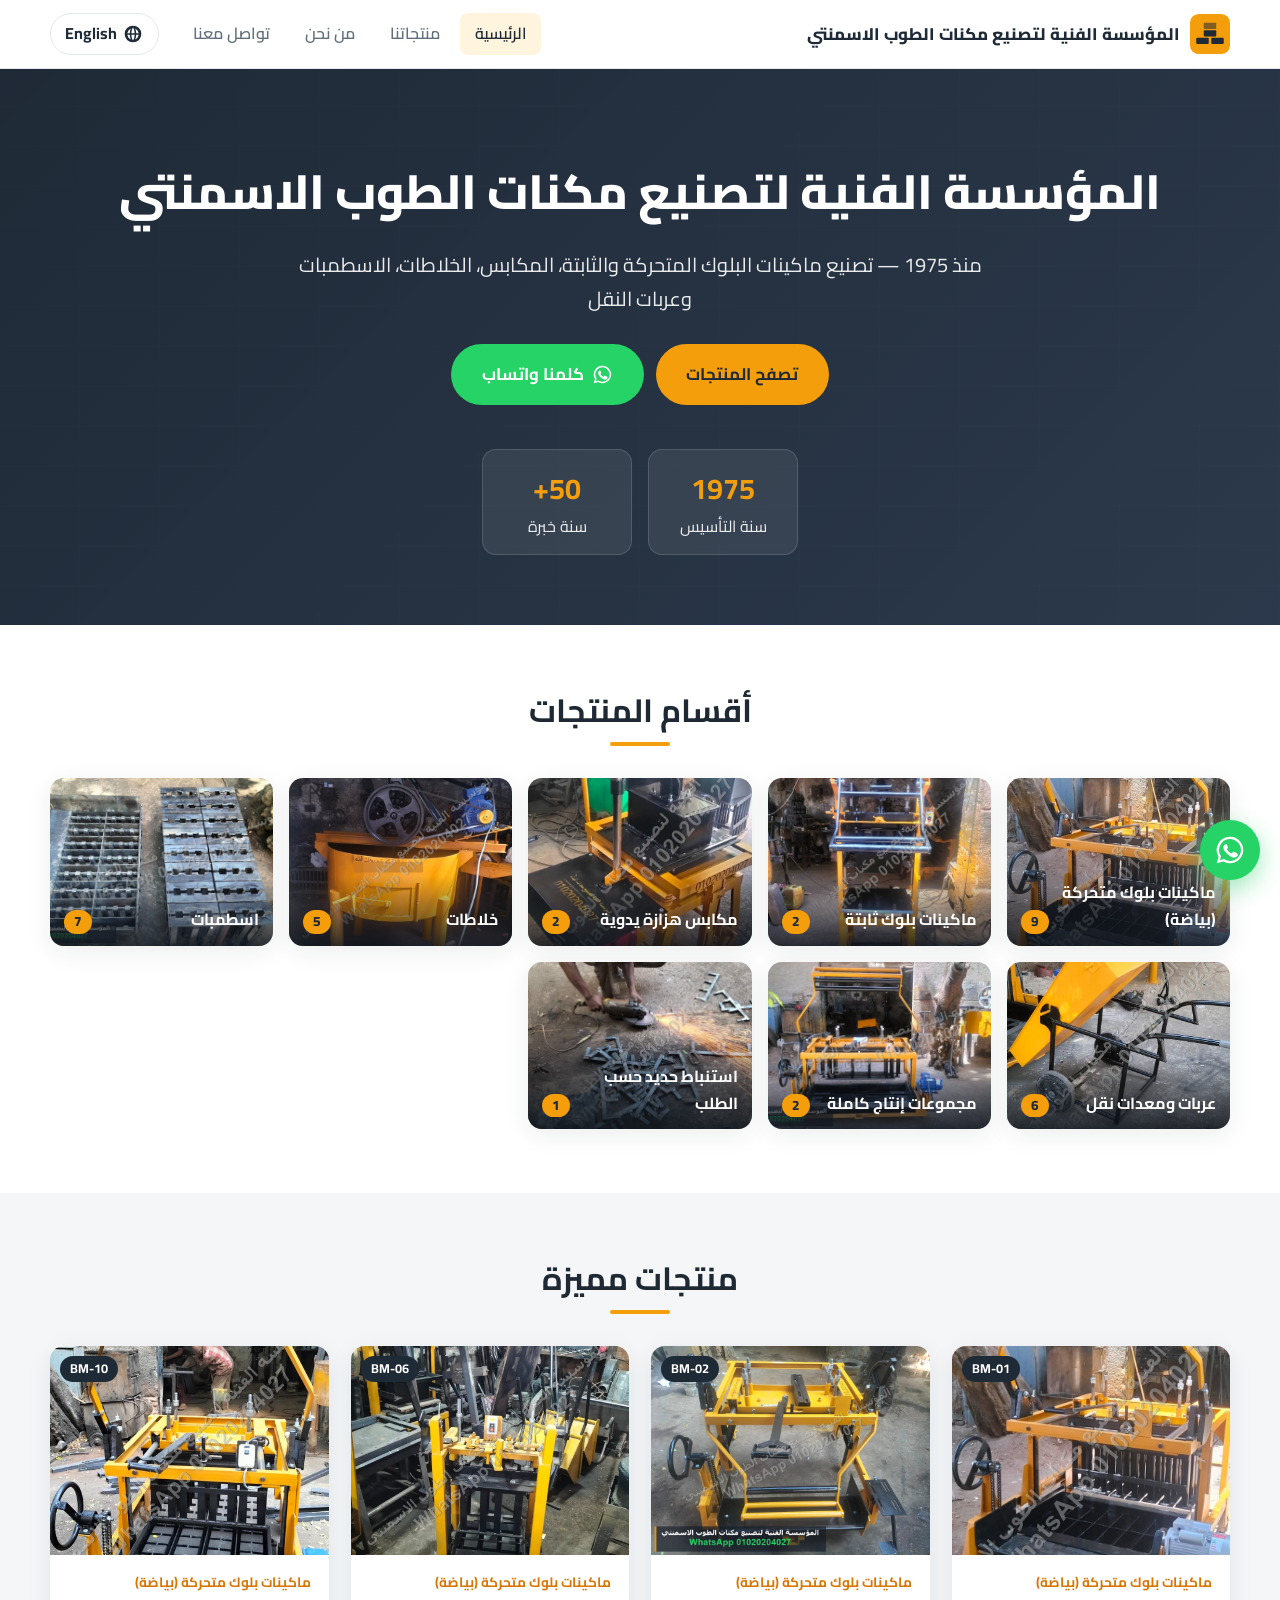
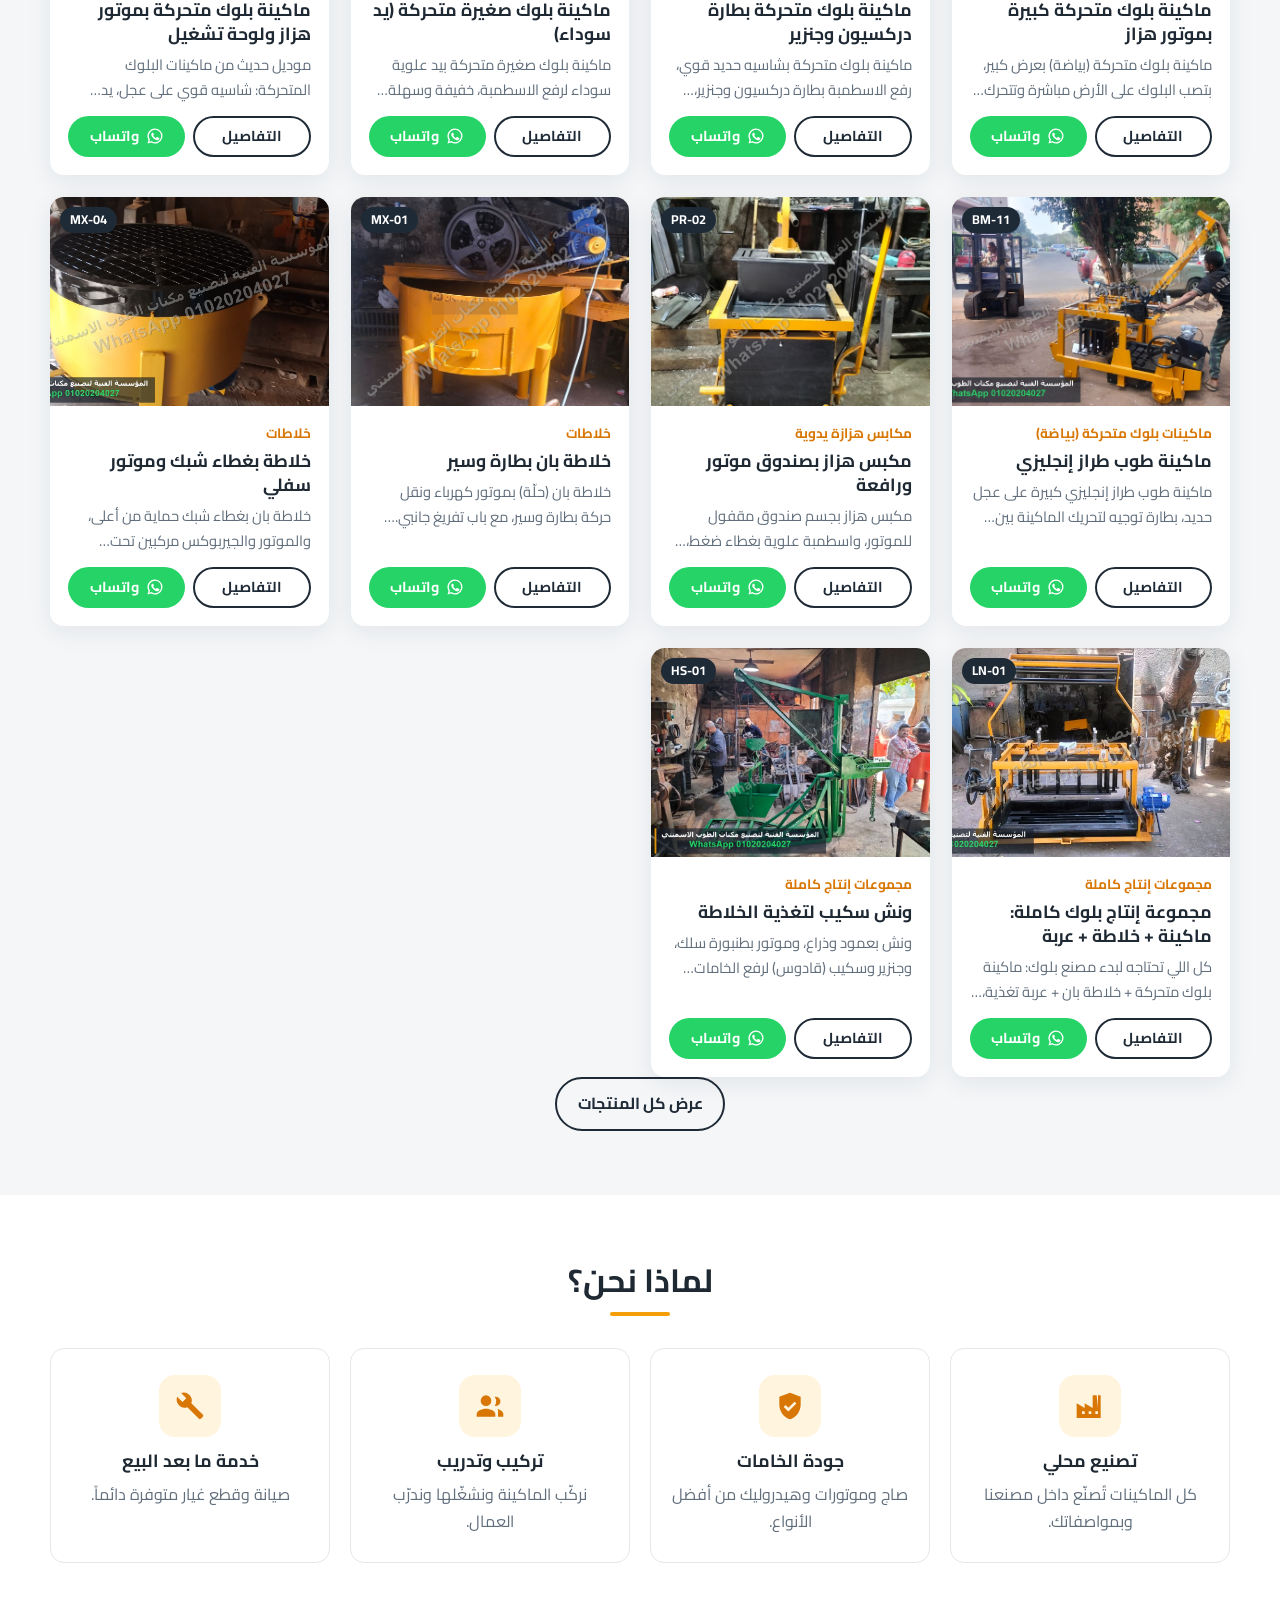
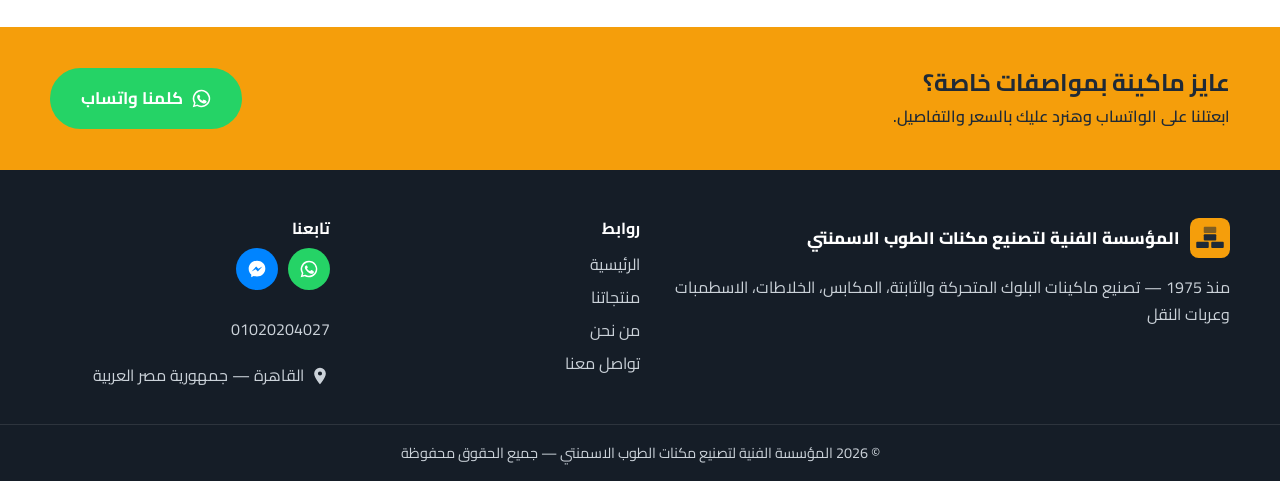
==== commit d6b7c94b: "Re-sort workshop photos into their products; BM-11 is the English-type machine; drop workshop sectio" ====
--- a/index.html
+++ b/index.html
@@ -13,7 +13,7 @@
   <link rel="preconnect" href="https://fonts.googleapis.com">
   <link rel="preconnect" href="https://fonts.gstatic.com" crossorigin>
   <link href="https://fonts.googleapis.com/css2?family=Cairo:wght@400;600;700;800&display=swap" rel="stylesheet">
-  <link rel="stylesheet" href="css/style.css?v=202611132053">
+  <link rel="stylesheet" href="css/style.css?v=202611132057">
 </head>
 <body data-page="home">
   <header id="site-header"></header>
@@ -21,9 +21,9 @@
   <footer id="site-footer"></footer>
   <noscript><p style="text-align:center;padding:2em">يرجى تفعيل JavaScript لعرض الموقع — Please enable JavaScript.</p></noscript>
 
-  <script src="data/config.js?v=202611132053"></script>
-  <script src="data/products.js?v=202611132053"></script>
-  <script src="js/i18n.js?v=202611132053"></script>
-  <script src="js/app.js?v=202611132053"></script>
+  <script src="data/config.js?v=202611132057"></script>
+  <script src="data/products.js?v=202611132057"></script>
+  <script src="js/i18n.js?v=202611132057"></script>
+  <script src="js/app.js?v=202611132057"></script>
 </body>
 </html>
